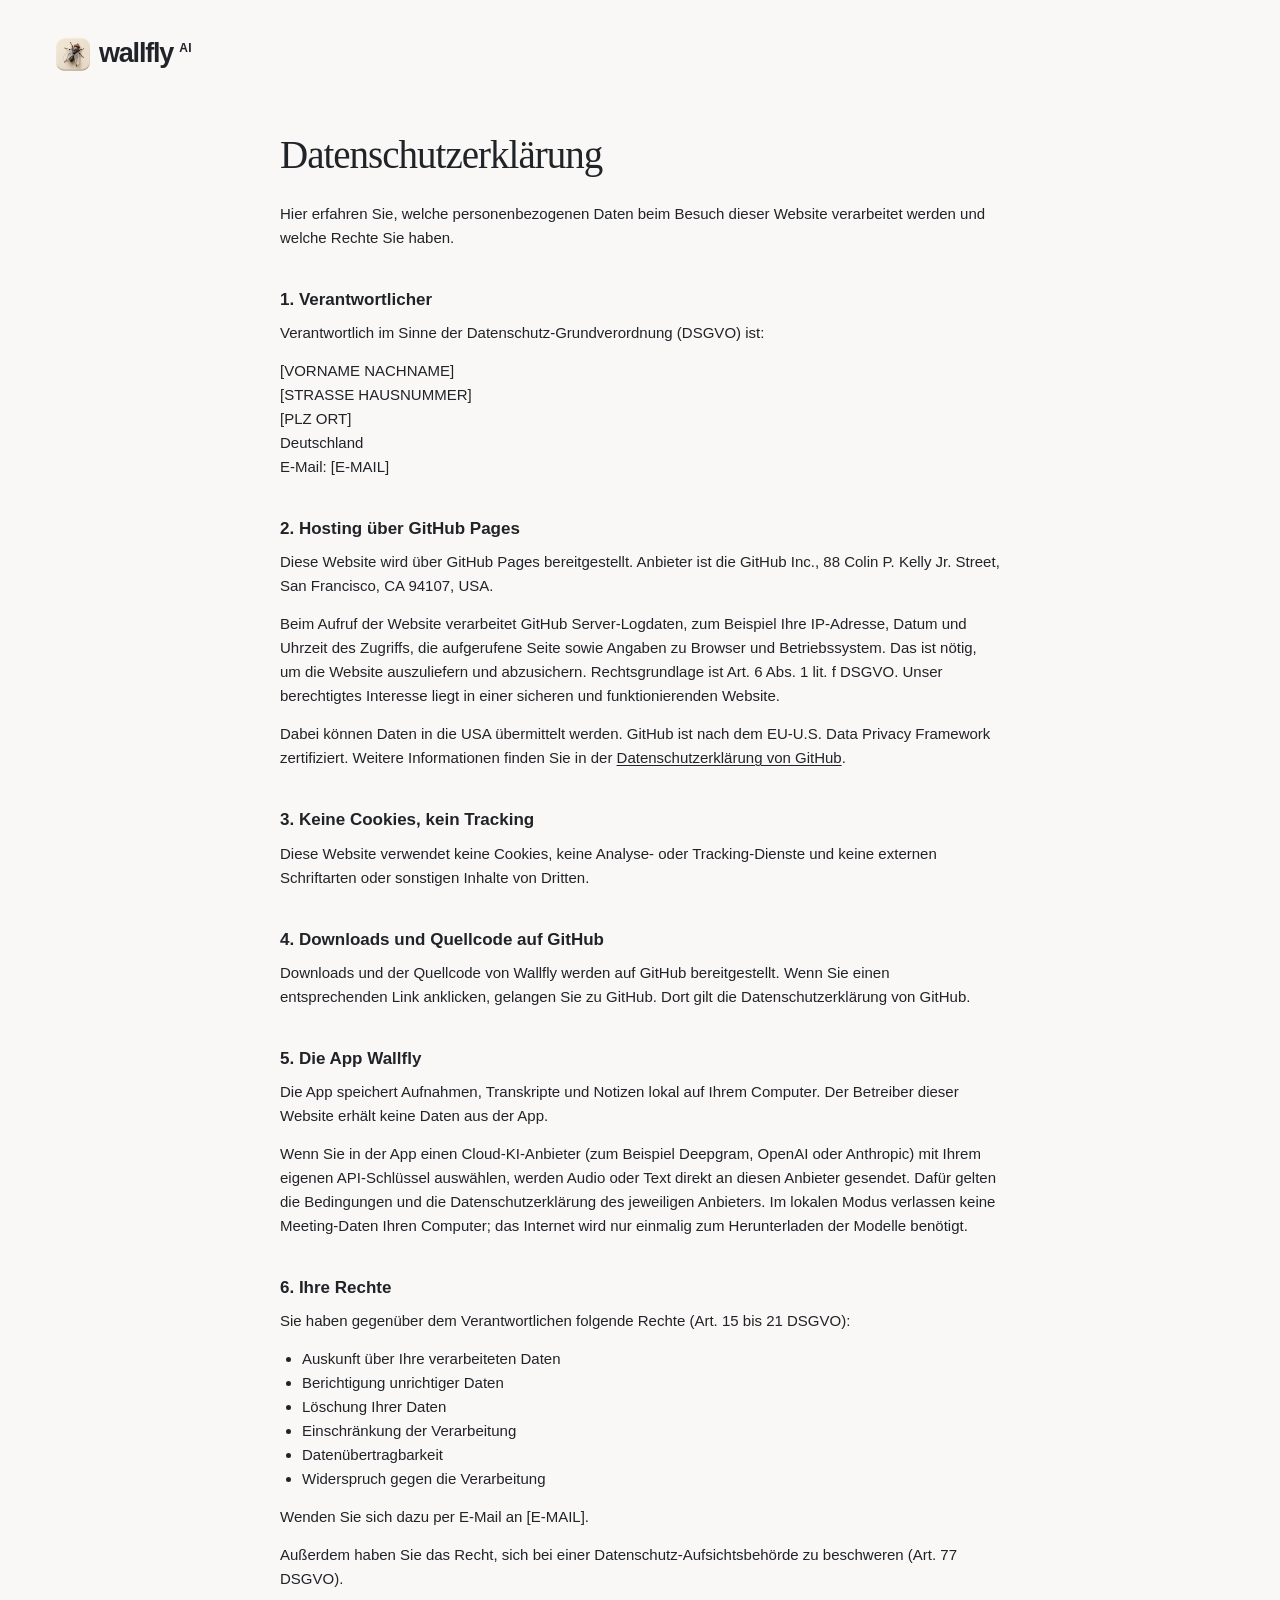
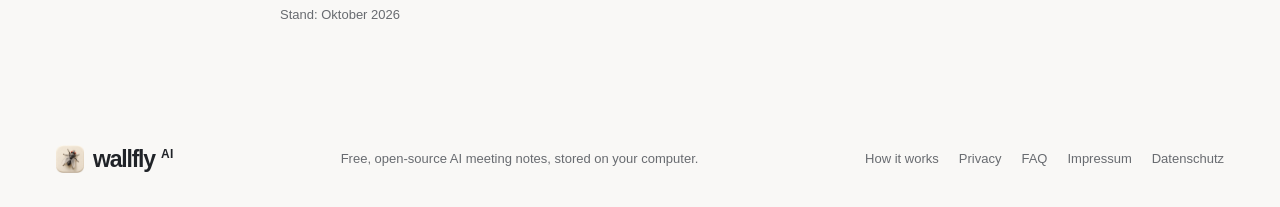
==== datenschutz.html @ 26437012 "Add Impressum and privacy policy pages (placeholders for operator details) Co-Authored-By: Claude Op" ====
<!doctype html>
<html lang="de">
<head>
  <meta charset="utf-8">
  <meta name="viewport" content="width=device-width, initial-scale=1">
  <meta name="theme-color" content="#f9f8f6">
  <meta name="description" content="Datenschutzerklärung der Website Wallfly AI.">
  <title>Datenschutzerklärung — Wallfly AI</title>
  <link rel="icon" href="assets/wallfly-icon.png" type="image/png">
  <link rel="stylesheet" href="styles.css">
</head>
<body>
  <a class="skip-link" href="#main">Zum Inhalt springen</a>
  <header class="site-header wrap">
    <a class="brand" href="index.html" aria-label="Wallfly AI Startseite"><img src="assets/wallfly-icon.png" width="34" height="34" alt="">wallfly<span>AI</span></a>
  </header>
  <main id="main" class="legal wrap">
    <h1>Datenschutzerklärung</h1>
    <p>Hier erfahren Sie, welche personenbezogenen Daten beim Besuch dieser Website verarbeitet werden und welche Rechte Sie haben.</p>

    <h2>1. Verantwortlicher</h2>
    <p>Verantwortlich im Sinne der Datenschutz-Grundverordnung (DSGVO) ist:</p>
    <p>[VORNAME NACHNAME]<br>[STRASSE HAUSNUMMER]<br>[PLZ ORT]<br>Deutschland<br>E-Mail: [E-MAIL]</p>

    <h2>2. Hosting über GitHub Pages</h2>
    <p>Diese Website wird über GitHub Pages bereitgestellt. Anbieter ist die GitHub Inc., 88 Colin P. Kelly Jr. Street, San Francisco, CA 94107, USA.</p>
    <p>Beim Aufruf der Website verarbeitet GitHub Server-Logdaten, zum Beispiel Ihre IP-Adresse, Datum und Uhrzeit des Zugriffs, die aufgerufene Seite sowie Angaben zu Browser und Betriebssystem. Das ist nötig, um die Website auszuliefern und abzusichern. Rechtsgrundlage ist Art. 6 Abs. 1 lit. f DSGVO. Unser berechtigtes Interesse liegt in einer sicheren und funktionierenden Website.</p>
    <p>Dabei können Daten in die USA übermittelt werden. GitHub ist nach dem EU-U.S. Data Privacy Framework zertifiziert. Weitere Informationen finden Sie in der <a href="https://docs.github.com/de/site-policy/privacy-policies/github-general-privacy-statement" rel="noopener">Datenschutzerklärung von GitHub</a>.</p>

    <h2>3. Keine Cookies, kein Tracking</h2>
    <p>Diese Website verwendet keine Cookies, keine Analyse- oder Tracking-Dienste und keine externen Schriftarten oder sonstigen Inhalte von Dritten.</p>

    <h2>4. Downloads und Quellcode auf GitHub</h2>
    <p>Downloads und der Quellcode von Wallfly werden auf GitHub bereitgestellt. Wenn Sie einen entsprechenden Link anklicken, gelangen Sie zu GitHub. Dort gilt die Datenschutzerklärung von GitHub.</p>

    <h2>5. Die App Wallfly</h2>
    <p>Die App speichert Aufnahmen, Transkripte und Notizen lokal auf Ihrem Computer. Der Betreiber dieser Website erhält keine Daten aus der App.</p>
    <p>Wenn Sie in der App einen Cloud-KI-Anbieter (zum Beispiel Deepgram, OpenAI oder Anthropic) mit Ihrem eigenen API-Schlüssel auswählen, werden Audio oder Text direkt an diesen Anbieter gesendet. Dafür gelten die Bedingungen und die Datenschutzerklärung des jeweiligen Anbieters. Im lokalen Modus verlassen keine Meeting-Daten Ihren Computer; das Internet wird nur einmalig zum Herunterladen der Modelle benötigt.</p>

    <h2>6. Ihre Rechte</h2>
    <p>Sie haben gegenüber dem Verantwortlichen folgende Rechte (Art. 15 bis 21 DSGVO):</p>
    <ul>
      <li>Auskunft über Ihre verarbeiteten Daten</li>
      <li>Berichtigung unrichtiger Daten</li>
      <li>Löschung Ihrer Daten</li>
      <li>Einschränkung der Verarbeitung</li>
      <li>Datenübertragbarkeit</li>
      <li>Widerspruch gegen die Verarbeitung</li>
    </ul>
    <p>Wenden Sie sich dazu per E-Mail an [E-MAIL].</p>
    <p>Außerdem haben Sie das Recht, sich bei einer Datenschutz-Aufsichtsbehörde zu beschweren (Art. 77 DSGVO).</p>

    <p class="legal-date">Stand: Oktober 2026</p>
  </main>
  <footer class="site-footer wrap">
    <a class="brand" href="index.html" aria-label="Wallfly AI Startseite"><img src="assets/wallfly-icon.png" width="28" height="28" alt="">wallfly<span>AI</span></a>
    <span>Free, open-source AI meeting notes, stored on your computer.</span>
    <nav class="footer-links" aria-label="Footer"><a href="index.html#how-it-works">How it works</a><a href="index.html#privacy">Privacy</a><a href="index.html#faq">FAQ</a><a href="impressum.html">Impressum</a><a href="datenschutz.html">Datenschutz</a></nav>
  </footer>
</body>
</html>
---- styles.css ----
:root {
  --paper:#f9f8f6;
  --ink:#202328;
  --muted:#686b70;
  --line:#dfdeda;
  --red:#bd3545;
  --rose:#f4e7e5;
  --serif:Georgia,'Times New Roman',serif;
  --sans:-apple-system,BlinkMacSystemFont,'Segoe UI',sans-serif;
}

* {
  box-sizing:border-box;
}

html {
  scroll-behavior:smooth;
  scroll-padding-top:30px;
}

body {
  margin:0;
  background:var(--paper);
  color:var(--ink);
  font-family:var(--sans);
  font-size:15px;
  line-height:1.6;
}

a {
  color:inherit;
  text-decoration:none;
}

button {
  font:inherit;
  cursor:pointer;
}

button,a {
  -webkit-tap-highlight-color:transparent;
}

a:focus-visible,button:focus-visible {
  outline:3px solid var(--red);
  outline-offset:5px;
}

button:disabled {
  cursor:default;
}

[hidden] {
  display:none!important;
}

.wrap {
  max-width:1280px;
  width:calc(100% - 112px);
  margin-inline:auto;
}

.site-header {
  height:108px;
  display:flex;
  justify-content:space-between;
  align-items:center;
}

.brand {
  display:inline-flex;
  gap:9px;
  align-items:center;
  font-size:27px;
  font-weight:650;
  letter-spacing:-1.2px;
}

.brand span {
  font-size:12px;
  letter-spacing:.5px;
  margin:0 0 10px -3px;
  font-weight:600;
}

.site-header nav {
  display:flex;
  align-items:center;
  gap:34px;
  font-size:13px;
}

.site-header nav>a:hover {
  color:var(--red);
}

.nav-download {
  border:1px solid var(--line);
  padding:10px 17px;
  border-radius:6px;
}

.nav-download span {
  margin-left:12px;
}

.hero {
  display:grid;
  grid-template-columns:.85fr 1.4fr;
  gap:48px;
  padding-top:65px;
  padding-bottom:82px;
  align-items:center;
}

.eyebrow {
  font-size:12px;
  letter-spacing:1.6px;
  font-weight:600;
  margin:0 0 22px;
  display:flex;
  align-items:center;
  gap:8px;
}

.hero-badge {
  display:inline-flex;
  align-items:center;
  gap:8px;
  margin:0 0 22px;
  padding:6px 13px;
  font-size:13px;
  font-weight:600;
  line-height:1.4;
  background:#fff;
  border:1px solid var(--line);
  border-radius:999px;
}

.status-dot {
  width:6px;
  height:6px;
  flex-shrink:0;
  background:var(--red);
  border-radius:50%;
}

h1,h2,h3,p {
  margin-top:0;
}

h1 {
  font-family:var(--serif);
  font-size:clamp(36px,3.55vw,51px);
  font-weight:400;
  line-height:1.12;
  letter-spacing:-1.8px;
  margin-bottom:24px;
}

em {
  font-family:var(--serif);
  font-weight:400;
  color:var(--red);
}

.hero-description {
  max-width:390px;
  color:var(--muted);
  font-size:15px;
  line-height:1.75;
  margin-bottom:28px;
}

.button {
  display:inline-flex;
  align-items:center;
  justify-content:center;
  gap:12px;
  padding:14px 21px;
  background:var(--red);
  color:white;
  border:1px solid transparent;
  border-radius:6px;
  font-size:13px;
  font-weight:550;
  box-shadow:0 2px 3px #75212a15;
  transition:background .2s,transform .2s;
}

.button:hover {
  background:#a22938;
  transform:translateY(-2px);
}

.button>svg {
  width:19px;
  height:19px;
  fill:currentColor;
}

.button>span {
  margin-left:12px;
  font-size:17px;
}

.button-secondary {
  background:transparent;
  color:var(--ink);
  border:1px solid var(--line);
  box-shadow:none;
}

.button-secondary:hover {
  background:#fff;
  border-color:#c9c7c1;
}

.button-secondary>svg {
  fill:currentColor;
}

.cta-row {
  display:flex;
  flex-wrap:wrap;
  align-items:center;
  gap:12px;
}

.trust-row {
  list-style:none;
  display:grid;
  grid-template-columns:repeat(2,max-content);
  gap:8px 28px;
  margin:22px 0 0;
  padding:0;
  font-size:14px;
  color:var(--ink);
}

.trust-row li {
  display:flex;
  align-items:center;
  gap:7px;
}

.trust-row li::before {
  content:'\2713';
  color:var(--red);
  font-weight:700;
}

.button-note {
  font-size:12px;
  color:var(--muted);
  margin:11px 0 0 1px;
}

.hero-product {
  min-width:0;
  position:relative;
  padding:39px 0 28px;
}

.hero-product:before {
  content:'';
  position:absolute;
  inset:0 -22px 2px;
  background:#eeece8;
  border-radius:48% 45% 8% 10%;
  z-index:-1;
}

.product-caption {
  font-family:var(--serif);
  font-size:14px;
  margin:0 0 19px 12px;
  display:flex;
  align-items:center;
  gap:8px;
}

.tiny-star {
  color:var(--red);
  font-size:23px;
}

/* A compact version of the app's three-pane library and preview. */
.app-window {
  background:#fff;
  border:1px solid #d8d9db;
  border-radius:10px;
  overflow:hidden;
  box-shadow:0 20px 45px #28242412,0 2px 5px #28242406;
  container-type:inline-size;
}

.app-body {
  display:grid;
  grid-template-columns:24% 33% 43%;
  height:460px;
  color:#26292d;
}

.app-body svg {
  width:13px;
  height:13px;
  flex-shrink:0;
}

.app-sidebar {
  min-width:0;
  background:#f5f6f7;
  padding:23px 6px 12px;
  position:relative;
  border-right:1px solid #dedfe2;
  font-size:clamp(8px,1.6cqw,11px);
}

.demo-brand {
  display:flex;
  align-items:center;
  gap:6px;
  padding:0 5px;
  margin-bottom:20px;
  font-family:var(--serif);
  font-size:clamp(12px,2.4cqw,16px);
  font-weight:700;
  white-space:nowrap;
}

.demo-new-note {
  display:flex;
  align-items:center;
  gap:5px;
  background:white;
  border:1px solid #d8dbe0;
  border-radius:9px;
  padding:6px;
  margin:0 1px 17px;
  white-space:nowrap;
}

.app-body kbd {
  font:inherit;
  font-size:8px;
  color:#636b75;
  margin-left:auto;
}

.sidebar-link {
  display:flex;
  gap:7px;
  align-items:center;
  padding:8px 6px;
  border-radius:8px;
  white-space:nowrap;
}

.sidebar-link.selected {
  background:#fff;
  font-weight:600;
  margin-bottom:4px;
}

.sidebar-link.current {
  background:#e8eaed;
}

.sidebar-link small {
  margin-left:auto;
  font-size:inherit;
  color:#626a75;
}

.sidebar-label {
  display:flex;
  justify-content:space-between;
  align-items:center;
  font-size:8px;
  font-weight:650;
  letter-spacing:1px;
  margin:22px 6px 6px;
}

.demo-folder {
  color:#245f9e;
}

.demo-folder svg {
  fill:currentColor;
  stroke:currentColor;
}

.sidebar-bottom {
  position:absolute;
  bottom:14px;
  left:12px;
  display:flex;
  align-items:center;
  gap:7px;
}

.demo-library {
  min-width:0;
  padding:20px 9px;
  border-right:1px solid #dedfe2;
  overflow:auto;
  scrollbar-width:thin;
}

.library-title {
  display:flex;
  justify-content:space-between;
  align-items:center;
  padding:0 3px;
  margin-bottom:12px;
}

.library-title h2 {
  font-family:var(--serif);
  font-size:clamp(15px,3cqw,21px);
  line-height:1.2;
  font-weight:700;
  letter-spacing:-.5px;
  margin:0;
}

.library-title>span {
  font-size:10px;
  color:#626a75;
}

.demo-search {
  display:flex;
  align-items:center;
  gap:6px;
  background:#f5f6f7;
  border:1px solid #e2e4e8;
  border-radius:8px;
  padding:7px;
  margin-bottom:16px;
  color:#74787d;
  font-size:clamp(7px,1.4cqw,10px);
  white-space:nowrap;
}

.meeting-item {
  padding:10px;
  margin:0 0 1px;
  border-bottom:1px solid #e9eaed;
  font-size:clamp(8px,1.6cqw,11px);
  line-height:1.4;
}

.meeting-item strong {
  font-weight:600;
  display:block;
  margin-bottom:6px;
}

.meeting-item>time {
  display:block;
  color:#626a75;
  font-size:9px;
  white-space:nowrap;
}

.meeting-folder {
  display:flex;
  align-items:center;
  gap:4px;
  margin-top:5px;
  color:#245f9e;
  font-size:9px;
}

.meeting-folder svg {
  width:11px;
  height:11px;
}

.meeting-item.active {
  background:#e7f0f8;
  border-color:transparent;
  border-radius:8px;
}

.app-content {
  min-width:0;
  overflow:auto;
  scrollbar-width:thin;
}

.preview-label {
  padding:16px 17px;
  border-bottom:1px solid #dedfe2;
  color:#626a75;
  font-size:10px;
}

.preview-document {
  padding:20px 18px 25px;
}

.meeting-meta {
  color:#626a75;
  font-size:clamp(8px,1.5cqw,10px);
  margin-bottom:12px;
}

.app-content h2 {
  font-family:var(--serif);
  font-size:clamp(23px,4.3cqw,31px);
  font-weight:700;
  line-height:1.15;
  letter-spacing:-.6px;
  margin-bottom:17px;
}

.demo-document-actions {
  display:flex;
  justify-content:space-between;
  align-items:center;
  gap:8px;
  margin-bottom:24px;
  font-size:clamp(7px,1.4cqw,10px);
}

.demo-assign-folder,.demo-edit {
  display:flex;
  align-items:center;
  gap:5px;
  white-space:nowrap;
}

.demo-assign-folder {
  border:1px solid #d9dce1;
  border-radius:20px;
  background:#f5f6f7;
  padding:6px 8px;
}

.demo-assigned-folder {
  color:#245f9e;
  background:#edf4fb;
  border-color:#d5e3f1;
}

.folder-design {
  color:#7c4e9b;
}

.demo-assigned-folder.folder-design {
  background:#f5effa;
  border-color:#e5d7ef;
}

.demo-edit {
  padding:3px 6px;
  border-radius:4px;
  color:var(--red);
  background:#fcf5f6;
}

.demo-tabs {
  display:flex;
  gap:10px;
  border-bottom:1px solid #d7dbe0;
  padding-bottom:15px;
}

.demo-tab {
  border:0;
  border-bottom:2px solid transparent;
  background:none;
  padding:0 0 5px;
  font-size:clamp(7px,1.3cqw,9px);
  color:#626a75;
  white-space:nowrap;
}

.demo-tab.active {
  border-bottom-color:var(--red);
  color:#26292d;
  font-weight:600;
}

.notes-area {
  font-size:clamp(12px,1.7cqw,13px);
  line-height:1.65;
  padding:20px 4px 0;
}

.notes-area [role=tabpanel] {
  animation:panel-fade .25s ease-out;
}

@keyframes panel-fade {
  from { opacity:0; }
  to { opacity:1; }
}

.notes-area p {
  margin-bottom:14px;
}

.notes-area h3 {
  font-family:var(--serif);
  font-size:clamp(16px,2.8cqw,20px);
  font-weight:700;
  line-height:1.25;
  margin:0 0 12px;
  letter-spacing:-.3px;
}

.notes-area h4 {
  font-size:inherit;
  font-weight:650;
  margin:0 0 8px;
}

.notes-area ul {
  padding-left:15px;
  margin:0 0 14px;
}

.notes-area li {
  padding-bottom:4px;
}

.demo-footer {
  display:flex;
  justify-content:space-between;
  align-items:center;
  margin-top:12px;
  gap:5px;
  color:#797a7c;
  font-size:12px;
}

.demo-footer button {
  border:0;
  background:transparent;
  padding:4px;
  color:#565d66;
  font-size:12px;
}

.demo-footer button:hover {
  color:var(--red);
}

.compatibility {
  display:flex;
  justify-content:space-between;
  align-items:center;
  gap:24px;
  border-top:1px solid var(--line);
  border-bottom:1px solid var(--line);
  padding:26px 0;
  font-size:12px;
  color:var(--muted);
}

.platforms {
  display:flex;
  gap:35px;
  align-items:center;
  color:#41464d;
  font-weight:500;
}

.platforms>span {
  display:flex;
  align-items:center;
  gap:8px;
  white-space:nowrap;
}

.platform-logo,.platform-wordmark {
  display:block;
  flex-shrink:0;
  object-fit:contain;
}

.platform-logo {
  width:24px;
  height:24px;
}

.platform-wordmark {
  width:62px;
  height:14px;
}

.section-space {
  padding-top:96px;
  padding-bottom:92px;
}

.section-heading {
  max-width:650px;
}

.section-heading h2,.workflow h2,.download-section h2 {
  font-family:var(--serif);
  font-weight:400;
  font-size:39px;
  line-height:1.18;
  letter-spacing:-1px;
  margin-bottom:20px;
}

.section-heading>p:last-child {
  color:var(--muted);
  font-size:14px;
}

.benefit-grid {
  display:grid;
  grid-template-columns:repeat(4,1fr);
  gap:36px;
  margin-top:43px;
}

.feature-icon {
  display:flex;
  align-items:center;
  justify-content:center;
  width:37px;
  height:37px;
  border-radius:10px;
  background:#efeeeb;
  color:var(--red);
  font-size:24px;
  margin-bottom:19px;
}

.feature-icon svg {
  width:23px;
  height:23px;
}

.benefit-grid h3,.steps h3 {
  font-size:14px;
  font-weight:600;
  margin:0 0 9px;
}

.benefit-grid p,.steps p {
  font-size:13px;
  color:var(--muted);
  line-height:1.8;
  margin-bottom:8px;
}

.workflow {
  border-top:1px solid var(--line);
}

.workflow h2 {
  font-size:36px;
}

.steps {
  list-style:none;
  margin:43px 0 0;
  padding:0;
  display:grid;
  grid-template-columns:repeat(3,1fr);
  gap:32px;
}

.steps li {
  display:flex;
  gap:20px;
}

.steps li>span {
  font-family:var(--serif);
  color:var(--red);
  font-size:17px;
  line-height:1.4;
}

.steps p {
  margin:0;
  max-width:350px;
}

.compare-table {
  width:100%;
  max-width:920px;
  margin-top:43px;
  border-collapse:collapse;
  text-align:left;
}

.compare-table thead th {
  padding:12px 20px;
  font-size:12px;
  font-weight:600;
  letter-spacing:1.6px;
  text-transform:uppercase;
  color:var(--muted);
  border-bottom:1px solid var(--line);
}

.compare-table tbody tr+tr>* {
  border-top:1px solid var(--line);
}

.compare-table th[scope=row] {
  padding:16px 20px;
  font-size:15px;
  font-weight:600;
  color:var(--ink);
}

.compare-table td {
  padding:16px 20px;
  font-size:15px;
  color:var(--muted);
}

.compare-table .is-wallfly {
  background:#f0e8e5;
  color:var(--red);
  font-weight:600;
}

.compare-table thead .is-wallfly {
  letter-spacing:1.6px;
}

.compare-note {
  font-size:13px;
  color:var(--muted);
  margin:14px 0 0;
}

.visually-hidden {
  position:absolute;
  width:1px;
  height:1px;
  margin:-1px;
  padding:0;
  overflow:hidden;
  clip:rect(0 0 0 0);
  white-space:nowrap;
  border:0;
}

.privacy-grid {
  display:grid;
  grid-template-columns:1fr 1fr;
  gap:24px;
  margin-top:43px;
}

.privacy-card {
  background:#efeee9;
  border:1px solid #e6e4dc;
  border-radius:12px;
  padding:34px;
}

.privacy-card.is-local {
  border-color:#cfcdc4;
}

.privacy-pill {
  display:flex;
  align-items:center;
  gap:7px;
  margin:0 0 16px;
  font-size:12px;
  font-weight:600;
  letter-spacing:1.3px;
  color:var(--muted);
}

.privacy-pill i {
  width:7px;
  height:7px;
  border-radius:50%;
  background:#a3a59f;
}

.privacy-card.is-local .privacy-pill i {
  background:#6a8068;
}

.privacy-card h3 {
  font-family:var(--serif);
  font-size:24px;
  line-height:1.2;
  font-weight:400;
  letter-spacing:-.4px;
  margin-bottom:22px;
}

.privacy-card dl {
  margin:0;
}

.privacy-card dl>div {
  padding:14px 0;
  border-top:1px solid #dbdad3;
}

.privacy-card dt {
  font-size:12px;
  font-weight:600;
  letter-spacing:1.1px;
  text-transform:uppercase;
  color:var(--muted);
}

.privacy-card dd {
  font-size:15px;
  color:var(--ink);
  margin:4px 0 0;
}

.download-section {
  background:#f0e8e5;
  border-top:1px solid #e7dcda;
}

.download-inner {
  display:flex;
  justify-content:space-between;
  align-items:center;
  gap:36px;
  padding-block:65px;
}

.download-section h2 {
  font-size:39px;
  margin:0;
}

.download-action {
  text-align:center;
  flex-shrink:0;
}

.download-action .cta-row {
  justify-content:center;
}

.coming-soon {
  display:inline-flex;
  align-items:center;
  min-height:51px;
  background:var(--paper);
  border:1px solid #dfd1ce;
  border-radius:6px;
  padding:14px 22px;
  font-size:13px;
}

.download-action p {
  font-size:12px;
  color:var(--muted);
  margin:12px 0 0;
  line-height:1.9;
}

.faq>.section-heading,.faq-item {
  max-width:850px;
}

.faq-item {
  border-top:1px solid var(--line);
  padding:22px 0;
}

.faq-item summary {
  display:flex;
  justify-content:space-between;
  align-items:center;
  gap:20px;
  cursor:pointer;
  list-style:none;
  font-size:15px;
  font-weight:600;
  line-height:1.5;
}

.faq-item summary::-webkit-details-marker {
  display:none;
}

.faq-item summary::after {
  content:'+';
  flex-shrink:0;
  font-size:22px;
  font-weight:400;
  line-height:1;
  color:var(--red);
}

.faq-item[open] summary::after {
  content:'\2013';
}

.faq-item summary:focus-visible {
  outline:3px solid var(--red);
  outline-offset:6px;
  border-radius:3px;
}

.faq-item summary+p {
  margin-top:12px;
}

.faq-item p {
  font-size:13px;
  color:var(--muted);
  line-height:1.8;
  margin-bottom:10px;
}

.faq-item p:last-child {
  margin-bottom:0;
}

.faq-item strong {
  color:var(--ink);
  font-weight:600;
}

.site-footer {
  display:flex;
  align-items:center;
  justify-content:space-between;
  gap:20px;
  padding-block:29px;
}

.site-footer .brand {
  font-size:23px;
}

.site-footer>span {
  font-size:13px;
  color:var(--muted);
}

.footer-links {
  display:flex;
  gap:20px;
  font-size:13px;
  color:var(--muted);
}

.footer-links a:hover {
  color:var(--ink);
}

.skip-link {
  position:fixed;
  top:-70px;
  left:16px;
  padding:12px;
  background:white;
  z-index:10;
}

.skip-link:focus {
  top:12px;
}

@media(min-width:1500px) {
  .hero {
    gap:65px;
    padding-block:90px;
  }
}

@media(max-width:1100px) {
  .wrap {
    width:calc(100% - 64px);
  }
  .hero {
    gap:30px;
    grid-template-columns:.8fr 1.2fr;
  }
  .hero-product:before {
    inset-inline:-12px;
  }
  .benefit-grid {
    grid-template-columns:repeat(2,1fr);
  }
  .platforms {
    gap:20px;
  }
  .hero-description {
    font-size:14px;
  }
}

@media(min-width:851px) and (max-width:1100px) {
  .app-body { grid-template-columns:22% 30% 48%; }
  .app-sidebar { padding-inline:4px; }
  .sidebar-link { gap:4px; padding-inline:4px; }
  .demo-search kbd,.demo-new-note kbd { display:none; }
  .preview-document { padding-inline:12px; }
  .demo-tabs { gap:6px; }
}

@media(max-width:850px) {
  .hero {
    grid-template-columns:1fr;
    padding-top:40px;
    gap:35px;
    padding-bottom:65px;
  }
  .hero-copy {
    max-width:590px;
  }
  h1 {
    font-size:49px;
    max-width:590px;
  }
  .hero-description {
    max-width:440px;
  }
  .hero-product {
    max-width:650px;
    width:100%;
    margin-inline:auto;
  }
  .compatibility {
    flex-direction:column;
    gap:16px;
    padding-block:24px;
  }
  .benefit-grid {
    gap:26px;
  }
  .steps,.privacy-grid {
    grid-template-columns:1fr;
  }
  .workflow h2 {
    font-size:30px;
  }
  .section-heading h2 {
    font-size:35px;
  }
  .download-section h2 {
    font-size:32px;
  }
  .download-inner {
    gap:25px;
  }
  .site-footer>span {
    display:none;
  }
  .section-space {
    padding-block:70px;
  }
}

@media(max-width:560px) {
  .app-body { grid-template-columns:1fr; height:460px; }
  .app-sidebar,.demo-library { display:none; }
  .preview-label { padding:12px 22px; font-size:11px; }
  .preview-document { padding:22px; }
  .app-content h2 { font-size:30px; }
  .meeting-meta { font-size:10px; }
  .demo-document-actions { font-size:10px; }
  .demo-tabs { gap:14px; }
  .demo-tab { font-size:10px; }
  .notes-area { font-size:12px; }
  .notes-area h3 { font-size:21px; }

  .wrap {
    width:calc(100% - 40px);
  }
  .site-header {
    height:80px;
  }
  .brand {
    font-size:25px;
  }
  .brand img {
    width:30px;
    height:30px;
  }
  .site-header nav {
    gap:0;
  }
  .site-header nav>a:not(.nav-download) {
    display:none;
  }
  .nav-download {
    padding:8px 11px;
    font-size:12px;
  }
  .nav-download span {
    margin-left:6px;
  }
  .hero {
    padding-top:32px;
    gap:25px;
  }
  h1 {
    font-size:39px;
    letter-spacing:-1.2px;
    line-height:1.12;
  }
  .hero-description {
    font-size:14px;
  }
  .hero-product {
    padding-top:30px;
  }
  .hero-product:before {
    inset-inline:-9px;
  }
  .product-caption {
    font-size:12px;
    margin-left:5px;
    margin-bottom:14px;
  }
  .platforms {
    gap:15px;
    width:100%;
    justify-content:center;
  }
  .platforms>span {
    gap:5px;
    font-size:12px;
  }
  .platform-logo {
    width:19px;
    height:19px;
  }
  .platform-wordmark {
    width:49px;
    height:11px;
  }
  .section-space {
    padding-block:54px;
  }
  .section-heading h2,.workflow h2 {
    font-size:31px;
  }
  .section-heading>p:last-child {
    font-size:13px;
  }
  .eyebrow {
    letter-spacing:1.1px;
    margin-bottom:17px;
  }
  .benefit-grid {
    grid-template-columns:1fr;
    gap:27px;
    margin-top:30px;
  }
  .benefit-grid article {
    position:relative;
    padding-left:53px;
  }
  .feature-icon {
    position:absolute;
    left:0;
    top:0;
    width:34px;
    height:34px;
    font-size:22px;
  }
  .benefit-grid h3 {
    font-size:13px;
  }
  .benefit-grid p {
    font-size:12px;
  }
  .privacy-card {
    padding:25px;
  }
  .compare-table th,.compare-table td {
    padding:12px 10px;
    font-size:13px;
  }
  .download-inner {
    flex-direction:column;
    align-items:flex-start;
    padding-block:45px;
    gap:28px;
  }
  .download-section h2 {
    font-size:32px;
  }
  .download-action {
    text-align:left;
  }
  .download-action p {
    font-size:12px;
  }
  .site-footer {
    flex-wrap:wrap;
    align-items:flex-start;
  }
}

@media(prefers-reduced-motion:reduce) {
  html {
    scroll-behavior:auto;
  }
  .notes-area [role=tabpanel] {
    animation:none;
  }
  *,*:before,*:after {
    animation:none!important;
    transition:none!important;
  }
}

/* Legal pages (Impressum, Datenschutz) */
.legal {
  max-width:720px;
  padding-block:24px 72px;
}

.legal h1 {
  font-family:var(--serif);
  font-weight:400;
  font-size:39px;
  line-height:1.18;
  letter-spacing:-1px;
  margin:0 0 24px;
}

.legal h2 {
  font-size:17px;
  font-weight:600;
  margin:36px 0 8px;
}

.legal p,.legal ul {
  margin:0 0 14px;
}

.legal ul {
  padding-left:22px;
}

.legal a {
  text-decoration:underline;
  text-underline-offset:2px;
}

.legal a:hover {
  color:var(--red);
}

.legal-date {
  margin-top:36px;
  color:var(--muted);
  font-size:13px;
}
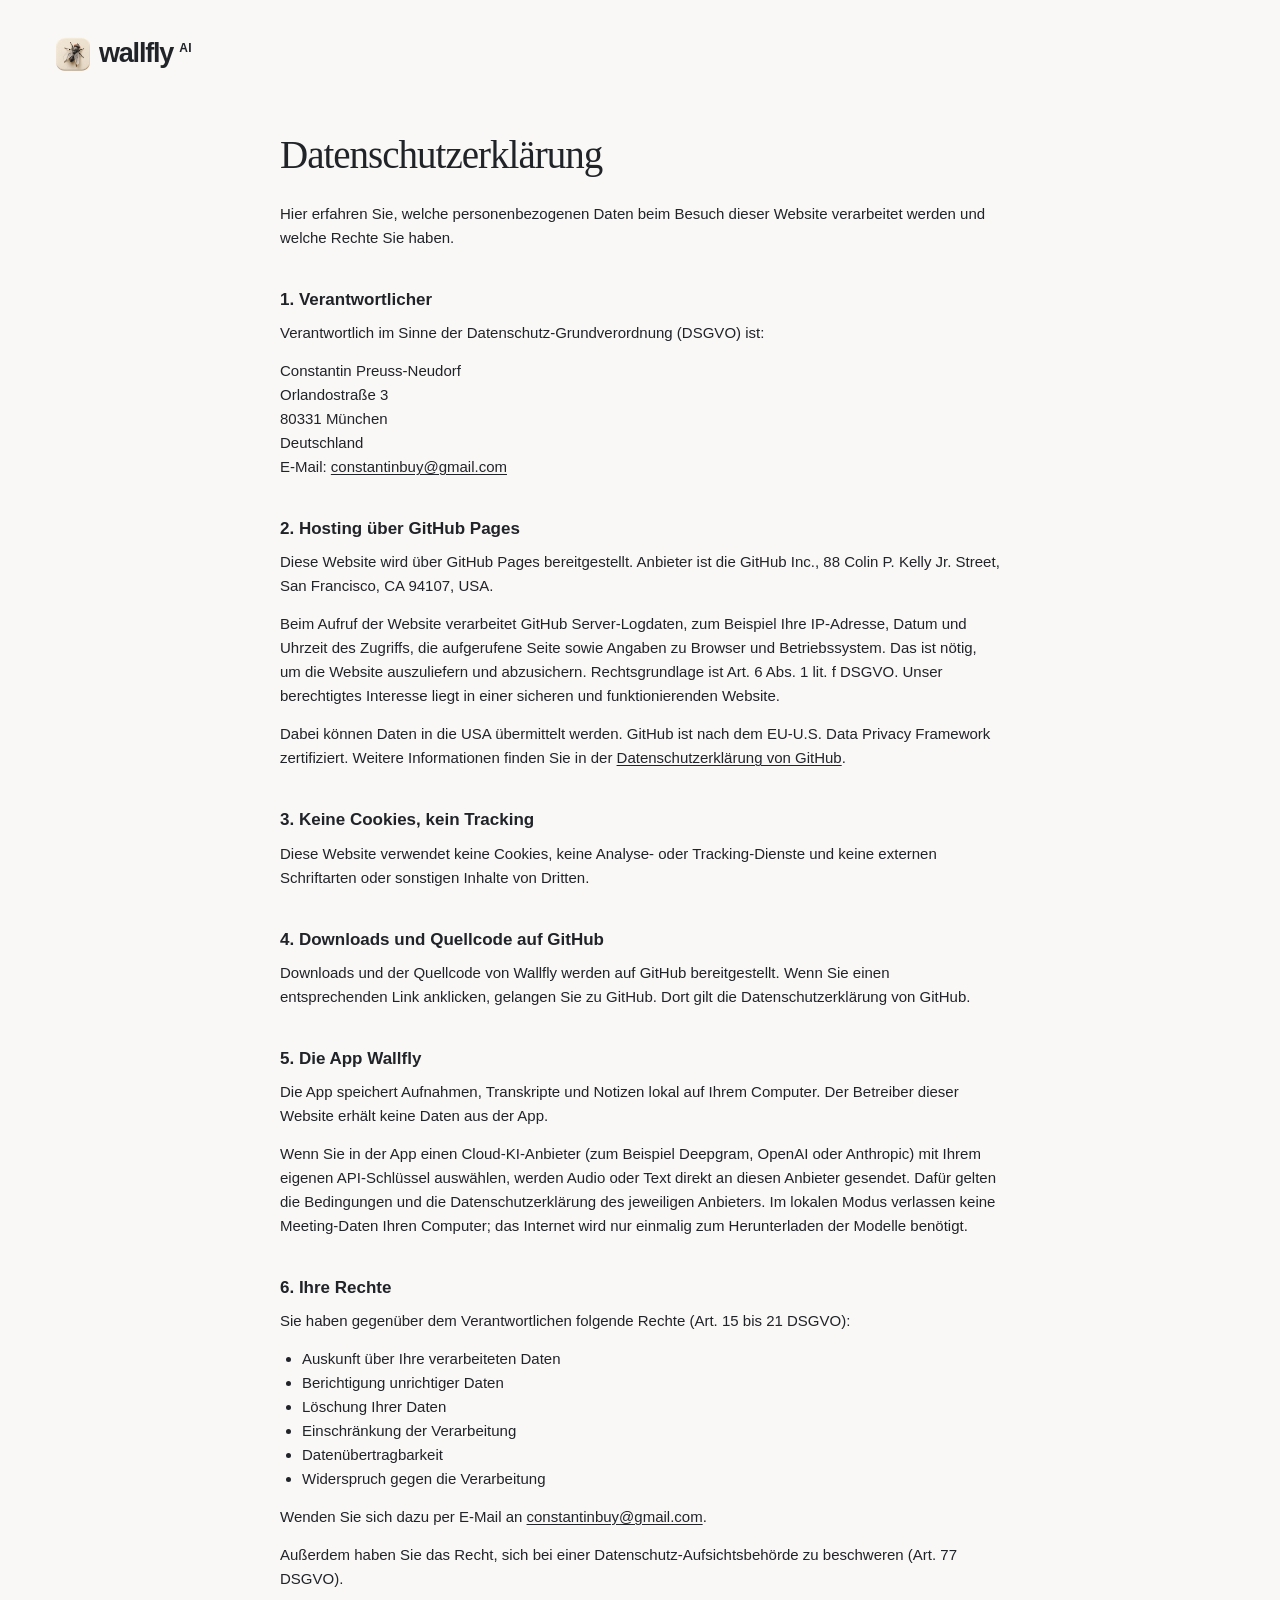
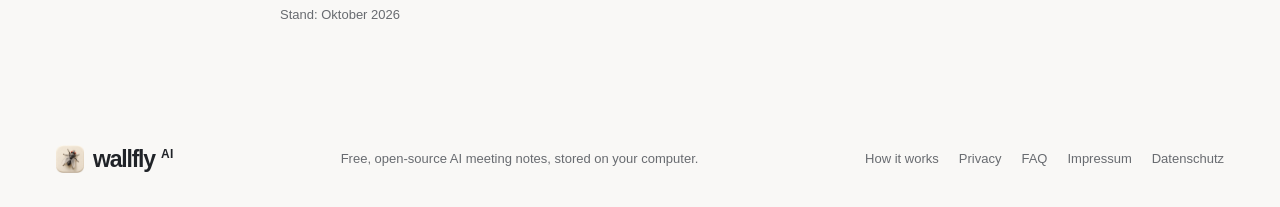
==== commit e91460db: "Fill in operator details for Impressum and privacy policy Co-Authored-By: Claude Opus 5.5 <noreply@a" ====
--- a/datenschutz.html
+++ b/datenschutz.html
@@ -20,7 +20,7 @@
 
     <h2>1. Verantwortlicher</h2>
     <p>Verantwortlich im Sinne der Datenschutz-Grundverordnung (DSGVO) ist:</p>
-    <p>[VORNAME NACHNAME]<br>[STRASSE HAUSNUMMER]<br>[PLZ ORT]<br>Deutschland<br>E-Mail: [E-MAIL]</p>
+    <p>Constantin Preuss-Neudorf<br>Orlandostraße 3<br>80331 München<br>Deutschland<br>E-Mail: <a href="mailto:constantinbuy@gmail.com">constantinbuy@gmail.com</a></p>
 
     <h2>2. Hosting über GitHub Pages</h2>
     <p>Diese Website wird über GitHub Pages bereitgestellt. Anbieter ist die GitHub Inc., 88 Colin P. Kelly Jr. Street, San Francisco, CA 94107, USA.</p>
@@ -47,7 +47,7 @@
       <li>Datenübertragbarkeit</li>
       <li>Widerspruch gegen die Verarbeitung</li>
     </ul>
-    <p>Wenden Sie sich dazu per E-Mail an [E-MAIL].</p>
+    <p>Wenden Sie sich dazu per E-Mail an <a href="mailto:constantinbuy@gmail.com">constantinbuy@gmail.com</a>.</p>
     <p>Außerdem haben Sie das Recht, sich bei einer Datenschutz-Aufsichtsbehörde zu beschweren (Art. 77 DSGVO).</p>
 
     <p class="legal-date">Stand: Oktober 2026</p>
